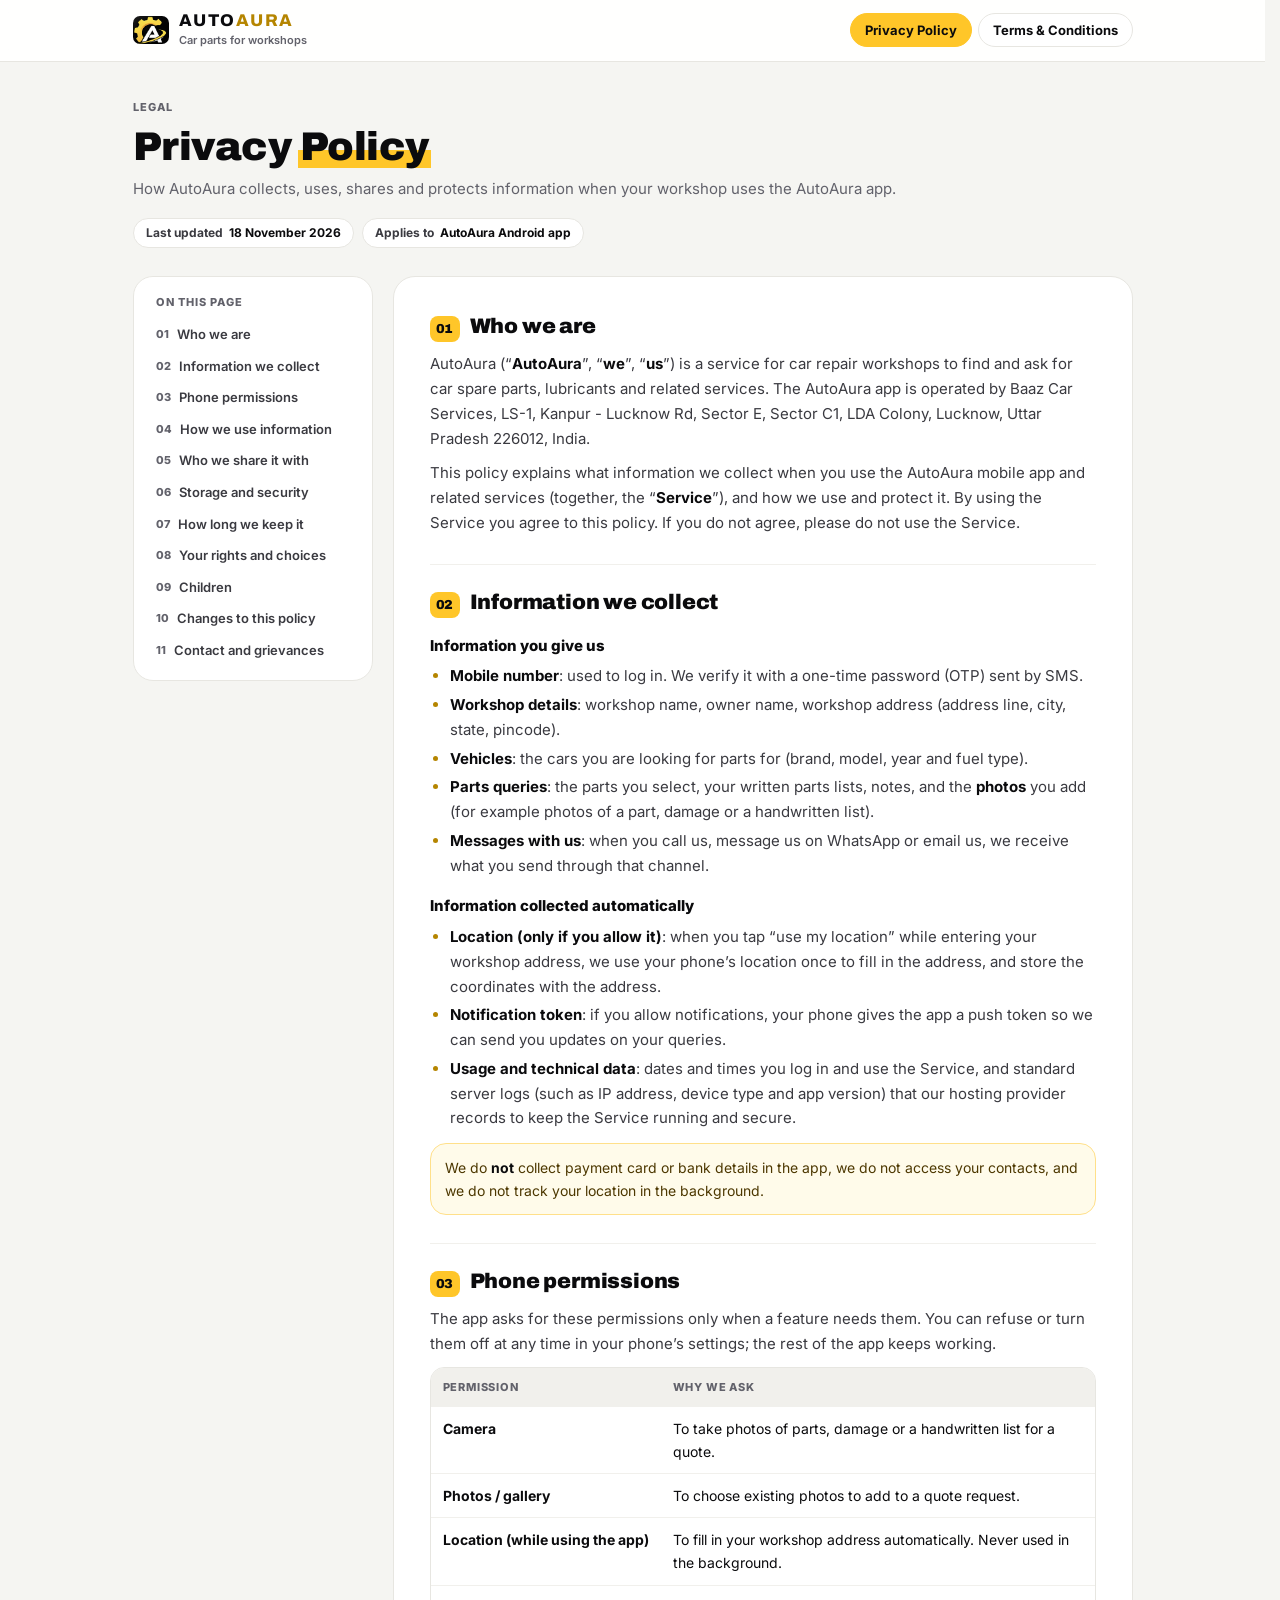
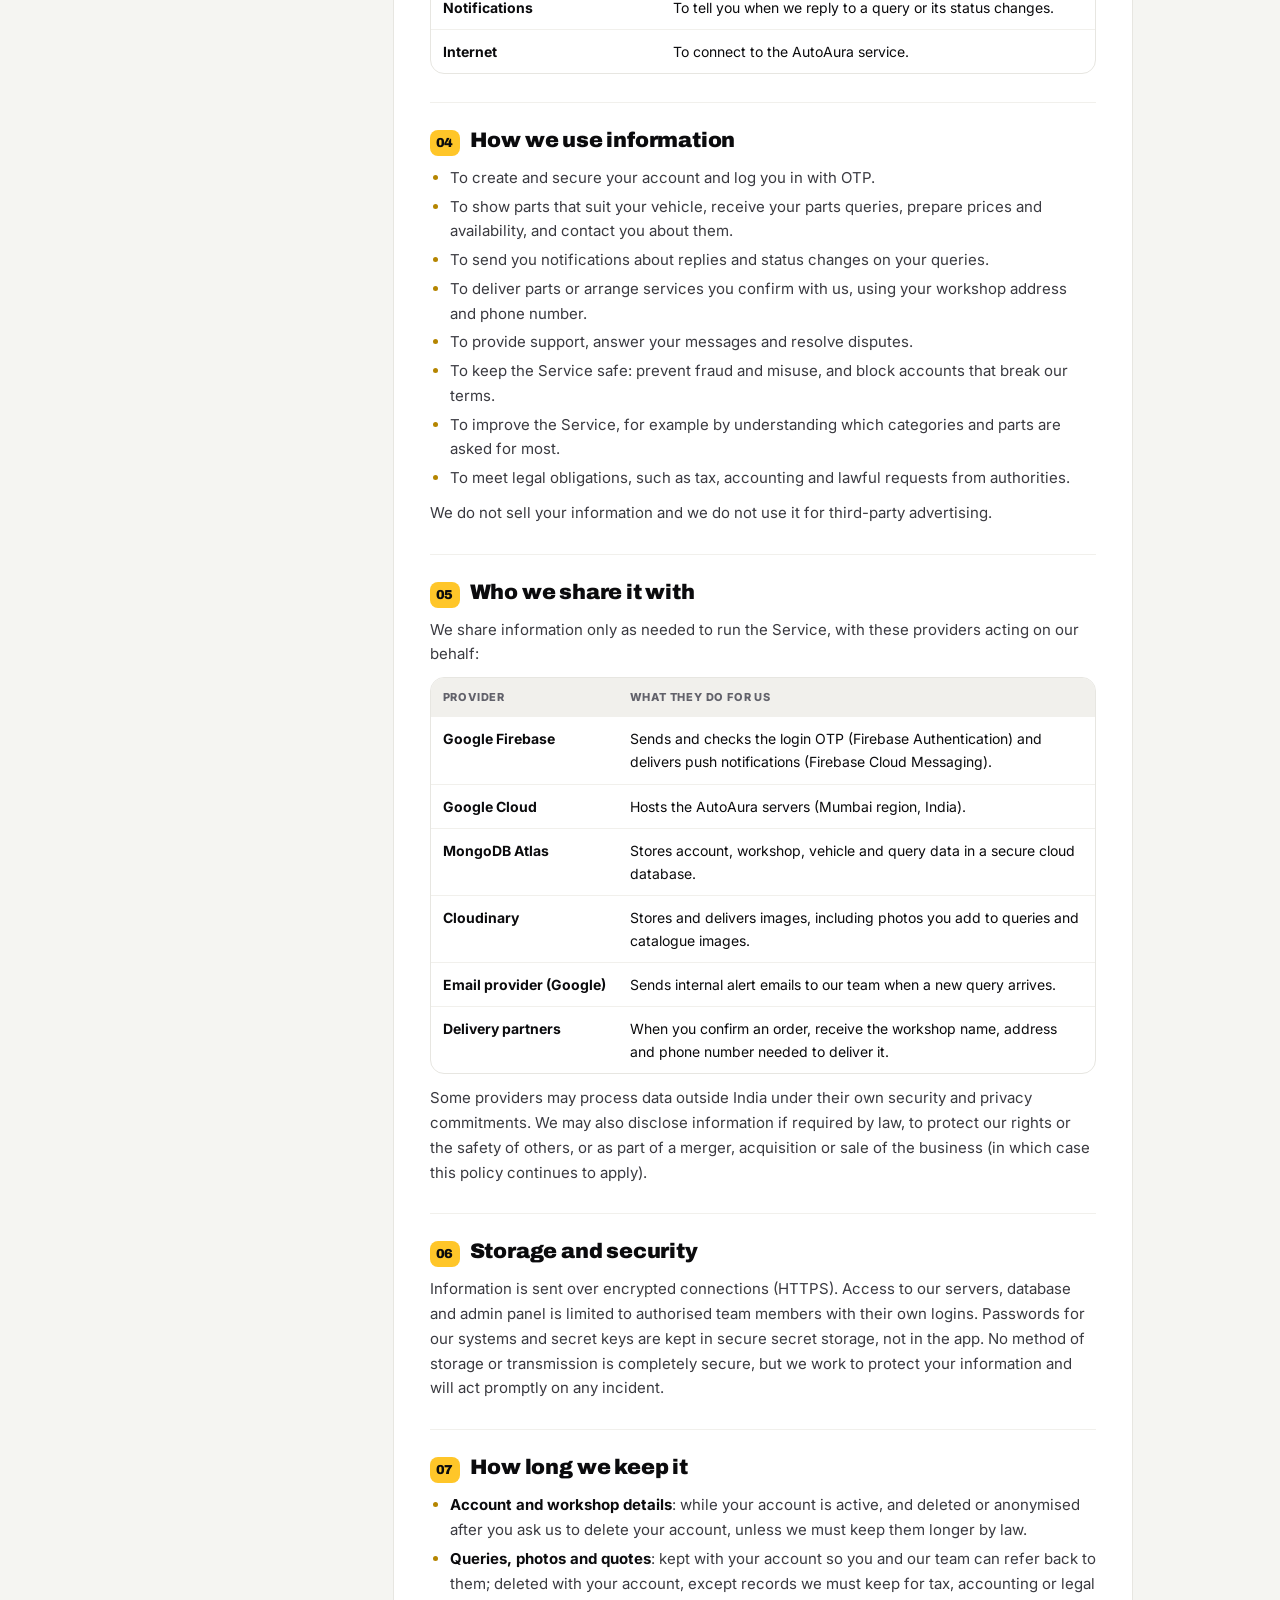
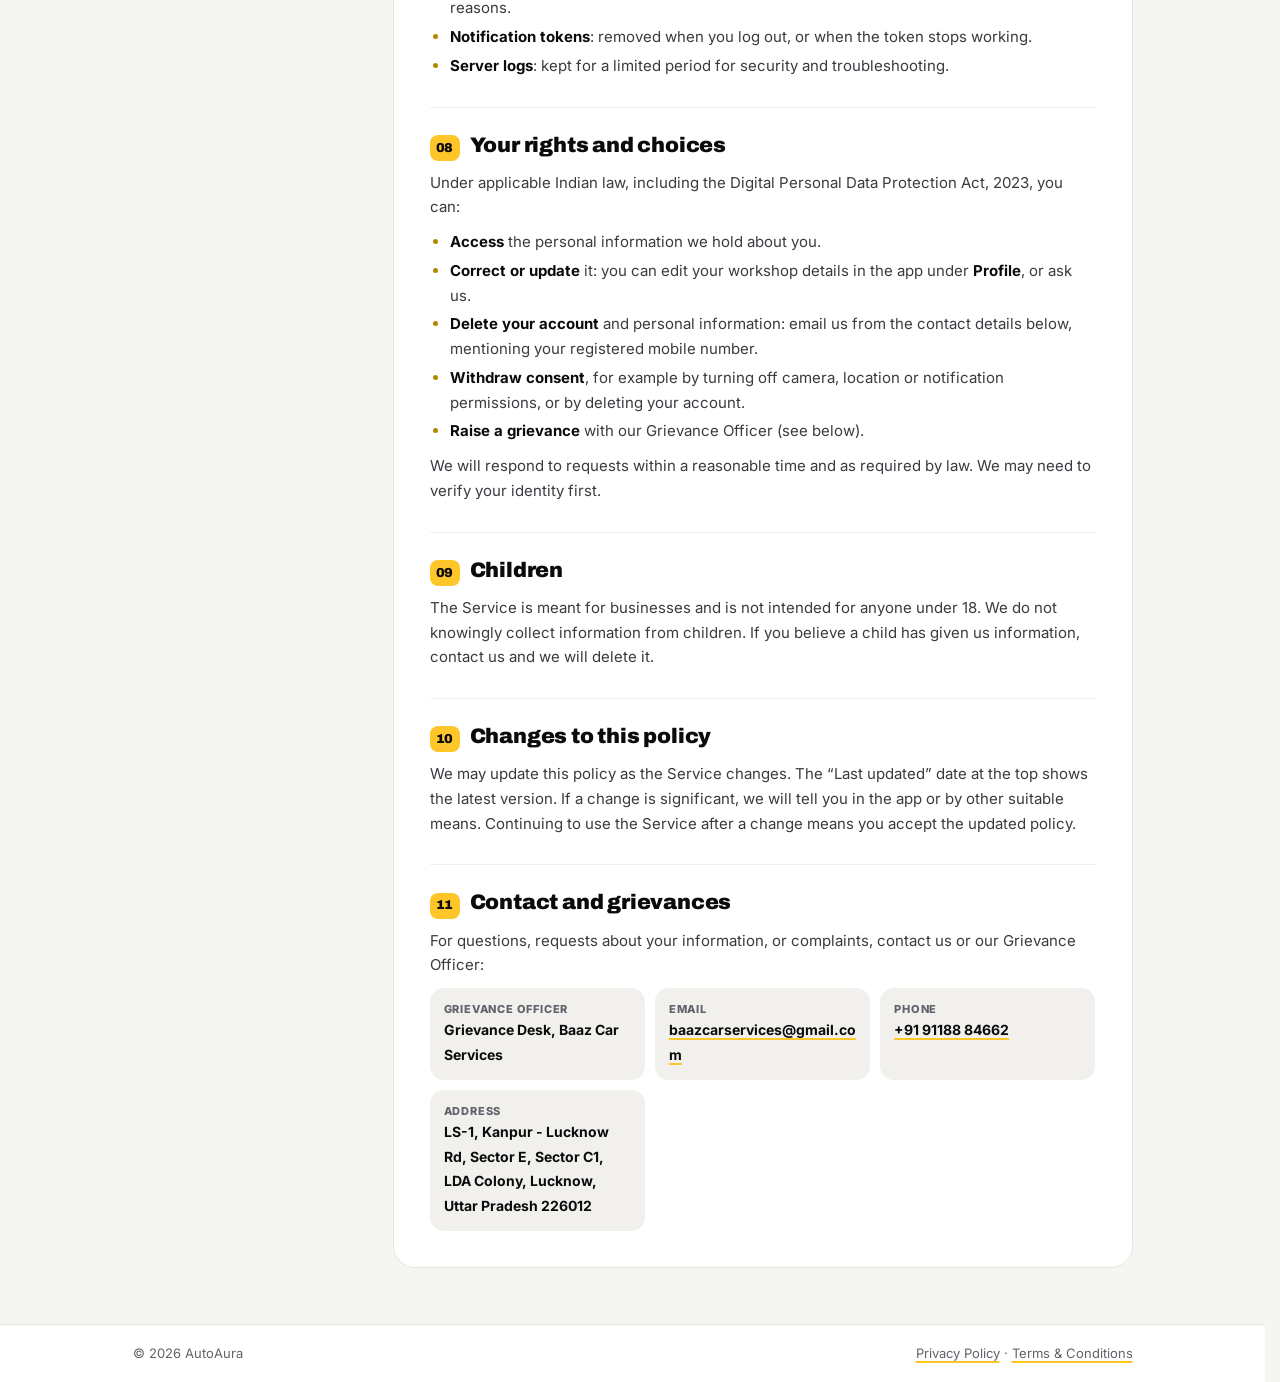
==== privacy-policy.html @ 2a084ecb "Add AutoAura privacy policy and terms" ====
<!doctype html>
<html lang="en">
  <head>
    <meta charset="utf-8" />
    <meta name="viewport" content="width=device-width, initial-scale=1" />
    <title>Privacy Policy · AutoAura</title>
    <meta name="description" content="How AutoAura collects, uses, shares and protects information when workshops use the AutoAura app." />
    <meta name="theme-color" content="#ffc629" />
    <link rel="icon" type="image/jpeg" href="assets/favicon.jpg" />
    <link rel="preconnect" href="https://fonts.googleapis.com" />
    <link rel="preconnect" href="https://fonts.gstatic.com" crossorigin />
    <link href="https://fonts.googleapis.com/css2?family=Archivo:wght@800;900&family=Inter:wght@400;600;700;800&display=swap" rel="stylesheet" />
    <link rel="stylesheet" href="assets/legal.css" />
  </head>
  <body>
    <!--
      EDITING THIS PAGE
      - Company and contact details appear in the first section and in the Contact section; update both if they change.
      - When you change the policy, update the "Last updated" date below and tell users in the app if the change is significant.
    -->
    <header class="topbar">
      <div class="topbar-in">
        <a class="brandmark" href="./">
          <img src="assets/logo-mark.jpg" alt="" />
          <span><span class="word">AUTO<span>AURA</span></span><span class="sub">Car parts for workshops</span></span>
        </a>
        <nav class="toplinks" aria-label="Legal pages">
          <a class="pill" href="privacy-policy.html" aria-current="page">Privacy Policy</a>
          <a class="pill" href="terms-and-conditions.html">Terms &amp; Conditions</a>
        </nav>
      </div>
    </header>

    <main class="wrap">
      <span class="eyebrow">Legal</span>
      <h1 class="page-title">Privacy <span class="mark">Policy</span></h1>
      <p class="page-sub">How AutoAura collects, uses, shares and protects information when your workshop uses the AutoAura app.</p>
      <div class="meta">
        <span class="chip">Last updated <b>18 November 2026</b></span>
        <span class="chip">Applies to <b>AutoAura Android app</b></span>
      </div>

      <div class="layout">
        <nav class="toc" aria-label="On this page">
          <span class="eyebrow">On this page</span>
          <ol>
            <li><a href="#who-we-are">Who we are</a></li>
            <li><a href="#information-we-collect">Information we collect</a></li>
            <li><a href="#permissions">Phone permissions</a></li>
            <li><a href="#how-we-use">How we use information</a></li>
            <li><a href="#sharing">Who we share it with</a></li>
            <li><a href="#storage">Storage and security</a></li>
            <li><a href="#retention">How long we keep it</a></li>
            <li><a href="#your-rights">Your rights and choices</a></li>
            <li><a href="#children">Children</a></li>
            <li><a href="#changes">Changes to this policy</a></li>
            <li><a href="#contact">Contact and grievances</a></li>
          </ol>
        </nav>

        <article class="doc">
          <section id="who-we-are">
            <h2><span class="n">01</span>Who we are</h2>
            <p>
              AutoAura (“<strong>AutoAura</strong>”, “<strong>we</strong>”, “<strong>us</strong>”) is a service for car repair workshops to find
              and ask for car spare parts, lubricants and related services. The AutoAura app is operated by
              Baaz Car Services, LS-1, Kanpur - Lucknow Rd, Sector E, Sector C1, LDA Colony, Lucknow, Uttar Pradesh 226012, India.
            </p>
            <p>
              This policy explains what information we collect when you use the AutoAura mobile app and related services (together, the
              “<strong>Service</strong>”), and how we use and protect it. By using the Service you agree to this policy. If you do not agree,
              please do not use the Service.
            </p>
          </section>

          <section id="information-we-collect">
            <h2><span class="n">02</span>Information we collect</h2>
            <h3>Information you give us</h3>
            <ul>
              <li><strong>Mobile number</strong>: used to log in. We verify it with a one-time password (OTP) sent by SMS.</li>
              <li><strong>Workshop details</strong>: workshop name, owner name, workshop address (address line, city, state, pincode).</li>
              <li><strong>Vehicles</strong>: the cars you are looking for parts for (brand, model, year and fuel type).</li>
              <li><strong>Parts queries</strong>: the parts you select, your written parts lists, notes, and the <strong>photos</strong> you add (for example photos of a part, damage or a handwritten list).</li>
              <li><strong>Messages with us</strong>: when you call us, message us on WhatsApp or email us, we receive what you send through that channel.</li>
            </ul>
            <h3>Information collected automatically</h3>
            <ul>
              <li><strong>Location (only if you allow it)</strong>: when you tap “use my location” while entering your workshop address, we use your phone’s location once to fill in the address, and store the coordinates with the address.</li>
              <li><strong>Notification token</strong>: if you allow notifications, your phone gives the app a push token so we can send you updates on your queries.</li>
              <li><strong>Usage and technical data</strong>: dates and times you log in and use the Service, and standard server logs (such as IP address, device type and app version) that our hosting provider records to keep the Service running and secure.</li>
            </ul>
            <div class="note">We do <strong>not</strong> collect payment card or bank details in the app, we do not access your contacts, and we do not track your location in the background.</div>
          </section>

          <section id="permissions">
            <h2><span class="n">03</span>Phone permissions</h2>
            <p>The app asks for these permissions only when a feature needs them. You can refuse or turn them off at any time in your phone’s settings; the rest of the app keeps working.</p>
            <div class="table-wrap">
              <table>
                <thead><tr><th>Permission</th><th>Why we ask</th></tr></thead>
                <tbody>
                  <tr><td>Camera</td><td>To take photos of parts, damage or a handwritten list for a quote.</td></tr>
                  <tr><td>Photos / gallery</td><td>To choose existing photos to add to a quote request.</td></tr>
                  <tr><td>Location (while using the app)</td><td>To fill in your workshop address automatically. Never used in the background.</td></tr>
                  <tr><td>Notifications</td><td>To tell you when we reply to a query or its status changes.</td></tr>
                  <tr><td>Internet</td><td>To connect to the AutoAura service.</td></tr>
                </tbody>
              </table>
            </div>
          </section>

          <section id="how-we-use">
            <h2><span class="n">04</span>How we use information</h2>
            <ul>
              <li>To create and secure your account and log you in with OTP.</li>
              <li>To show parts that suit your vehicle, receive your parts queries, prepare prices and availability, and contact you about them.</li>
              <li>To send you notifications about replies and status changes on your queries.</li>
              <li>To deliver parts or arrange services you confirm with us, using your workshop address and phone number.</li>
              <li>To provide support, answer your messages and resolve disputes.</li>
              <li>To keep the Service safe: prevent fraud and misuse, and block accounts that break our terms.</li>
              <li>To improve the Service, for example by understanding which categories and parts are asked for most.</li>
              <li>To meet legal obligations, such as tax, accounting and lawful requests from authorities.</li>
            </ul>
            <p>We do not sell your information and we do not use it for third-party advertising.</p>
          </section>

          <section id="sharing">
            <h2><span class="n">05</span>Who we share it with</h2>
            <p>We share information only as needed to run the Service, with these providers acting on our behalf:</p>
            <div class="table-wrap">
              <table>
                <thead><tr><th>Provider</th><th>What they do for us</th></tr></thead>
                <tbody>
                  <tr><td>Google Firebase</td><td>Sends and checks the login OTP (Firebase Authentication) and delivers push notifications (Firebase Cloud Messaging).</td></tr>
                  <tr><td>Google Cloud</td><td>Hosts the AutoAura servers (Mumbai region, India).</td></tr>
                  <tr><td>MongoDB Atlas</td><td>Stores account, workshop, vehicle and query data in a secure cloud database.</td></tr>
                  <tr><td>Cloudinary</td><td>Stores and delivers images, including photos you add to queries and catalogue images.</td></tr>
                  <tr><td>Email provider (Google)</td><td>Sends internal alert emails to our team when a new query arrives.</td></tr>
                  <tr><td>Delivery partners</td><td>When you confirm an order, receive the workshop name, address and phone number needed to deliver it.</td></tr>
                </tbody>
              </table>
            </div>
            <p>
              Some providers may process data outside India under their own security and privacy commitments. We may also disclose information
              if required by law, to protect our rights or the safety of others, or as part of a merger, acquisition or sale of the business
              (in which case this policy continues to apply).
            </p>
          </section>

          <section id="storage">
            <h2><span class="n">06</span>Storage and security</h2>
            <p>
              Information is sent over encrypted connections (HTTPS). Access to our servers, database and admin panel is limited to authorised
              team members with their own logins. Passwords for our systems and secret keys are kept in secure secret storage, not in the app.
              No method of storage or transmission is completely secure, but we work to protect your information and will act promptly on any incident.
            </p>
          </section>

          <section id="retention">
            <h2><span class="n">07</span>How long we keep it</h2>
            <ul>
              <li><strong>Account and workshop details</strong>: while your account is active, and deleted or anonymised after you ask us to delete your account, unless we must keep them longer by law.</li>
              <li><strong>Queries, photos and quotes</strong>: kept with your account so you and our team can refer back to them; deleted with your account, except records we must keep for tax, accounting or legal reasons.</li>
              <li><strong>Notification tokens</strong>: removed when you log out, or when the token stops working.</li>
              <li><strong>Server logs</strong>: kept for a limited period for security and troubleshooting.</li>
            </ul>
          </section>

          <section id="your-rights">
            <h2><span class="n">08</span>Your rights and choices</h2>
            <p>Under applicable Indian law, including the Digital Personal Data Protection Act, 2023, you can:</p>
            <ul>
              <li><strong>Access</strong> the personal information we hold about you.</li>
              <li><strong>Correct or update</strong> it: you can edit your workshop details in the app under <strong>Profile</strong>, or ask us.</li>
              <li><strong>Delete your account</strong> and personal information: email us from the contact details below, mentioning your registered mobile number.</li>
              <li><strong>Withdraw consent</strong>, for example by turning off camera, location or notification permissions, or by deleting your account.</li>
              <li><strong>Raise a grievance</strong> with our Grievance Officer (see below).</li>
            </ul>
            <p>We will respond to requests within a reasonable time and as required by law. We may need to verify your identity first.</p>
          </section>

          <section id="children">
            <h2><span class="n">09</span>Children</h2>
            <p>The Service is meant for businesses and is not intended for anyone under 18. We do not knowingly collect information from children. If you believe a child has given us information, contact us and we will delete it.</p>
          </section>

          <section id="changes">
            <h2><span class="n">10</span>Changes to this policy</h2>
            <p>We may update this policy as the Service changes. The “Last updated” date at the top shows the latest version. If a change is significant, we will tell you in the app or by other suitable means. Continuing to use the Service after a change means you accept the updated policy.</p>
          </section>

          <section id="contact">
            <h2><span class="n">11</span>Contact and grievances</h2>
            <p>For questions, requests about your information, or complaints, contact us or our Grievance Officer:</p>
            <div class="contact">
              <div><span>Grievance Officer</span><b>Grievance Desk, Baaz Car Services</b></div>
              <div><span>Email</span><b><a href="mailto:baazcarservices@gmail.com">baazcarservices@gmail.com</a></b></div>
              <div><span>Phone</span><b><a href="tel:+919118884662">+91 91188 84662</a></b></div>
              <div><span>Address</span><b>LS-1, Kanpur - Lucknow Rd, Sector E, Sector C1, LDA Colony, Lucknow, Uttar Pradesh 226012</b></div>
            </div>
          </section>
        </article>
      </div>
    </main>

    <footer>
      <div class="in">
        <span>© <span data-year>2026</span> AutoAura</span>
        <span><a href="privacy-policy.html">Privacy Policy</a> · <a href="terms-and-conditions.html">Terms &amp; Conditions</a></span>
      </div>
    </footer>
    <script>
      document.querySelectorAll('[data-year]').forEach((e) => (e.textContent = new Date().getFullYear()));
    </script>
  </body>
</html>
---- assets/legal.css ----
/* AutoAura legal pages: same tokens, fonts and components as the admin panel (admin/src/styles/app.css). */
:root {
  --bg: #f5f5f2;
  --surface: #ffffff;
  --muted-surface: #f1f0ec;
  --border: #e7e6e1;
  --divider: #f1f0ec;
  --ink: #0b0b0d;
  --ink-2: #3a3a40;
  --text-muted: #62626b;
  --brand: #ffc629;
  --brand-text: #8f6700;
  --brand-on-ink: #ffd23f;
  --logo-gold: #b58500;
  --cream: #fffbea;
  --cream-border: #ffe08a;
  --note-text: #4d3800;
  --display: 'Archivo', system-ui, sans-serif;
  --body: 'Inter', system-ui, sans-serif;
  color-scheme: light;
}

* { box-sizing: border-box; }
html { scrollbar-gutter: stable; scroll-behavior: smooth; -webkit-text-size-adjust: 100%; }
body { margin: 0; background: var(--bg); color: var(--ink); font-family: var(--body); font-size: 15px; line-height: 1.65; -webkit-font-smoothing: antialiased; }
a { color: var(--ink); text-decoration: underline; text-decoration-color: var(--brand); text-decoration-thickness: 2px; text-underline-offset: 3px; }
a:hover { color: var(--brand-text); }

/* Top bar — the admin sidebar's brandmark */
.topbar { position: sticky; top: 0; z-index: 10; background: rgba(255, 255, 255, 0.92); backdrop-filter: saturate(1.4) blur(10px); border-bottom: 1px solid var(--border); }
.topbar-in { max-width: 1040px; margin: 0 auto; padding: 12px 20px; display: flex; align-items: center; justify-content: space-between; gap: 12px; }
.brandmark { display: flex; align-items: center; gap: 10px; text-decoration: none; color: var(--ink); }
.brandmark img { width: 36px; height: 28px; object-fit: cover; border-radius: 7px; }
.brandmark .word { font-family: var(--display); font-size: 17px; font-weight: 800; letter-spacing: 1.5px; line-height: 1.1; display: block; }
.brandmark .word span { color: var(--logo-gold); }
.brandmark .sub { font-size: 11px; color: var(--text-muted); font-weight: 600; display: block; }
.toplinks { display: flex; gap: 6px; flex-wrap: wrap; }
.pill { display: inline-flex; align-items: center; height: 34px; padding: 0 14px; border-radius: 999px; border: 1px solid var(--border); background: var(--surface); font-size: 13px; font-weight: 700; color: var(--ink); text-decoration: none; }
.pill:hover { color: var(--ink); border-color: var(--ink); }
.pill[aria-current='page'] { background: var(--brand); border-color: var(--brand); }

/* Page */
.wrap { max-width: 1040px; margin: 0 auto; padding: 32px 20px 56px; }
.eyebrow { font-size: 11px; font-weight: 800; letter-spacing: 1px; color: var(--text-muted); text-transform: uppercase; }
.page-title { font-family: var(--display); font-size: clamp(28px, 5vw, 40px); font-weight: 900; letter-spacing: -0.5px; line-height: 1.12; margin: 6px 0 8px; }
.mark { background: linear-gradient(transparent 58%, var(--brand) 58%); padding: 0 2px; }
.page-sub { margin: 0; color: var(--text-muted); font-size: 15px; }
.meta { display: flex; flex-wrap: wrap; gap: 8px; margin-top: 16px; }
.chip { display: inline-flex; align-items: center; gap: 6px; height: 30px; padding: 0 12px; border-radius: 999px; background: var(--surface); border: 1px solid var(--border); font-size: 12px; font-weight: 700; color: var(--ink-2); }
.chip b { color: var(--ink); }

.layout { display: grid; grid-template-columns: 240px minmax(0, 1fr); gap: 20px; margin-top: 28px; align-items: start; }
.toc { position: sticky; top: 76px; background: var(--surface); border: 1px solid var(--border); border-radius: 20px; padding: 14px; }
.toc .eyebrow { display: block; padding: 2px 8px 8px; }
.toc ol { list-style: none; margin: 0; padding: 0; counter-reset: toc; }
.toc li { counter-increment: toc; }
.toc a { display: flex; gap: 8px; padding: 7px 8px; border-radius: 10px; font-size: 13px; font-weight: 600; color: var(--ink-2); text-decoration: none; line-height: 1.35; }
.toc a::before { content: counter(toc, decimal-leading-zero); color: var(--text-muted); font-weight: 800; font-size: 11px; padding-top: 1px; }
.toc a:hover { background: var(--muted-surface); color: var(--ink); }

.doc { background: var(--surface); border: 1px solid var(--border); border-radius: 22px; padding: clamp(20px, 4vw, 36px); }
.doc section { scroll-margin-top: 80px; }
.doc section + section { margin-top: 28px; padding-top: 24px; border-top: 1px solid var(--divider); }
.doc h2 { font-family: var(--display); font-size: 21px; font-weight: 900; letter-spacing: -0.2px; line-height: 1.25; margin: 0 0 10px; display: flex; gap: 10px; align-items: baseline; }
.doc h2 .n { flex: none; display: inline-grid; place-items: center; min-width: 30px; height: 26px; padding: 0 6px; border-radius: 8px; background: var(--brand); font-size: 13px; font-weight: 900; }
.doc h3 { font-size: 15px; font-weight: 800; margin: 16px 0 6px; }
.doc p { margin: 0 0 10px; color: var(--ink-2); }
.doc ul { margin: 0 0 10px; padding-left: 20px; color: var(--ink-2); }
.doc li { margin: 4px 0; }
.doc li::marker { color: var(--logo-gold); }
.doc strong { color: var(--ink); }

/* Values still to be filled in before publishing (search the HTML for class="fill"). */
.fill { background: #fde8e6; color: #a3261b; border: 1px dashed #a3261b; border-radius: 6px; padding: 0 5px; font-weight: 700; overflow-wrap: anywhere; }
.note { background: var(--cream); border: 1px solid var(--cream-border); color: var(--note-text); border-radius: 16px; padding: 12px 14px; font-size: 14px; margin: 12px 0; }
.table-wrap { overflow-x: auto; margin: 8px 0 12px; border: 1px solid var(--border); border-radius: 14px; }
table { width: 100%; border-collapse: collapse; font-size: 14px; min-width: 520px; }
th, td { text-align: left; padding: 10px 12px; vertical-align: top; border-bottom: 1px solid var(--divider); }
th { font-size: 11px; font-weight: 800; letter-spacing: 0.8px; text-transform: uppercase; color: var(--text-muted); background: var(--muted-surface); }
tr:last-child td { border-bottom: 0; }
td:first-child { font-weight: 700; color: var(--ink); white-space: nowrap; }

.contact { display: grid; grid-template-columns: repeat(auto-fit, minmax(200px, 1fr)); gap: 10px; margin-top: 8px; }
.contact div { background: var(--muted-surface); border-radius: 14px; padding: 12px 14px; }
.contact span { display: block; font-size: 11px; font-weight: 800; letter-spacing: 0.8px; text-transform: uppercase; color: var(--text-muted); }
.contact b { font-size: 14px; word-break: break-word; }

/* Landing cards (index.html) */
.cards { display: grid; grid-template-columns: repeat(auto-fit, minmax(260px, 1fr)); gap: 14px; margin-top: 28px; }
.card-link { display: flex; flex-direction: column; gap: 8px; background: var(--surface); border: 2px solid var(--border); border-radius: 22px; padding: 22px; text-decoration: none; color: var(--ink); transition: border-color 0.15s, transform 0.15s; }
.card-link:hover { border-color: var(--brand); color: var(--ink); transform: translateY(-2px); }
.card-link .t { font-family: var(--display); font-size: 22px; font-weight: 900; }
.card-link .d { color: var(--text-muted); font-size: 14px; }
.card-link .go { margin-top: 6px; font-weight: 800; font-size: 13px; color: var(--brand-text); }

footer { border-top: 1px solid var(--border); background: var(--surface); }
footer .in { max-width: 1040px; margin: 0 auto; padding: 18px 20px; display: flex; flex-wrap: wrap; gap: 8px 18px; justify-content: space-between; font-size: 13px; color: var(--text-muted); }
footer a { color: var(--text-muted); }

@media (max-width: 820px) {
  .layout { grid-template-columns: minmax(0, 1fr); }
  .toc { position: static; }
}
@media (max-width: 480px) {
  .brandmark .sub { display: none; }
  .pill { height: 32px; padding: 0 11px; font-size: 12px; }
  .wrap { padding-top: 24px; }
}
@media print {
  .topbar, .toc, footer { display: none; }
  body { background: #fff; }
  .layout { display: block; }
  .doc { border: 0; padding: 0; }
}
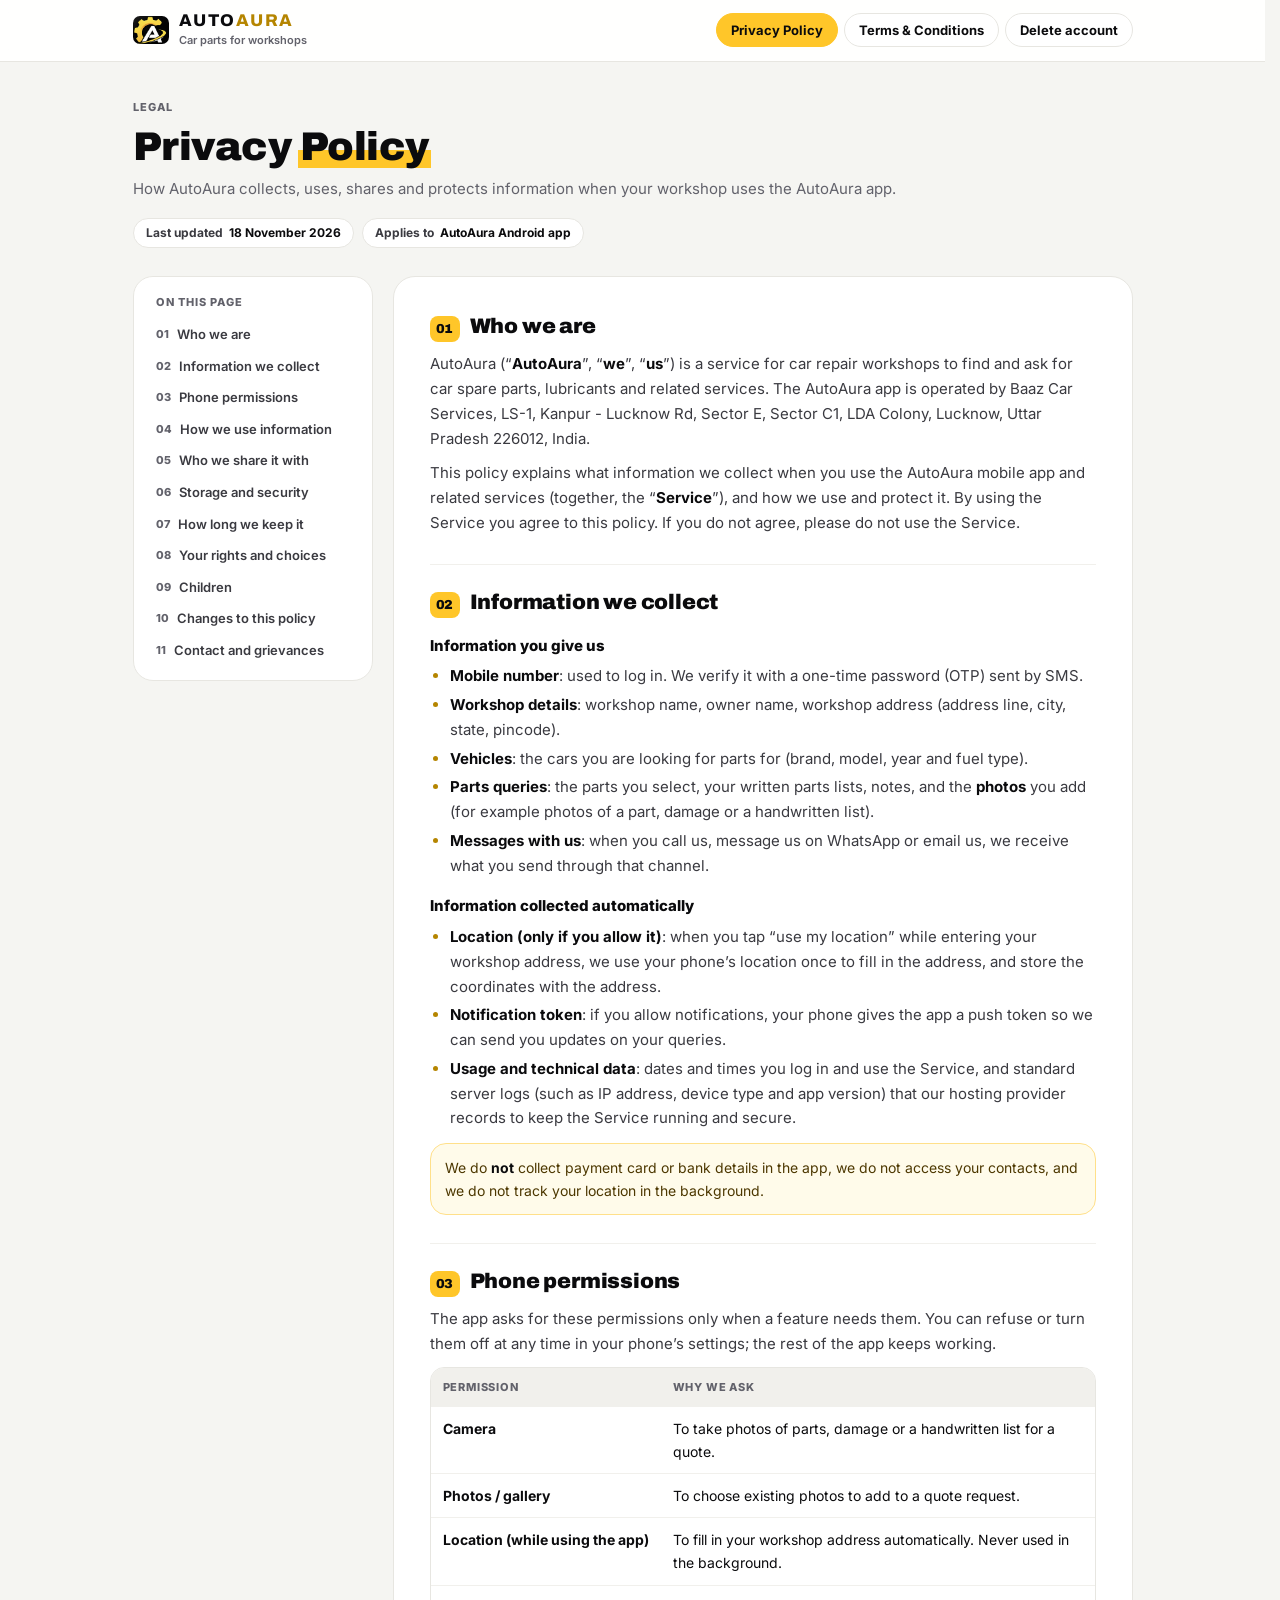
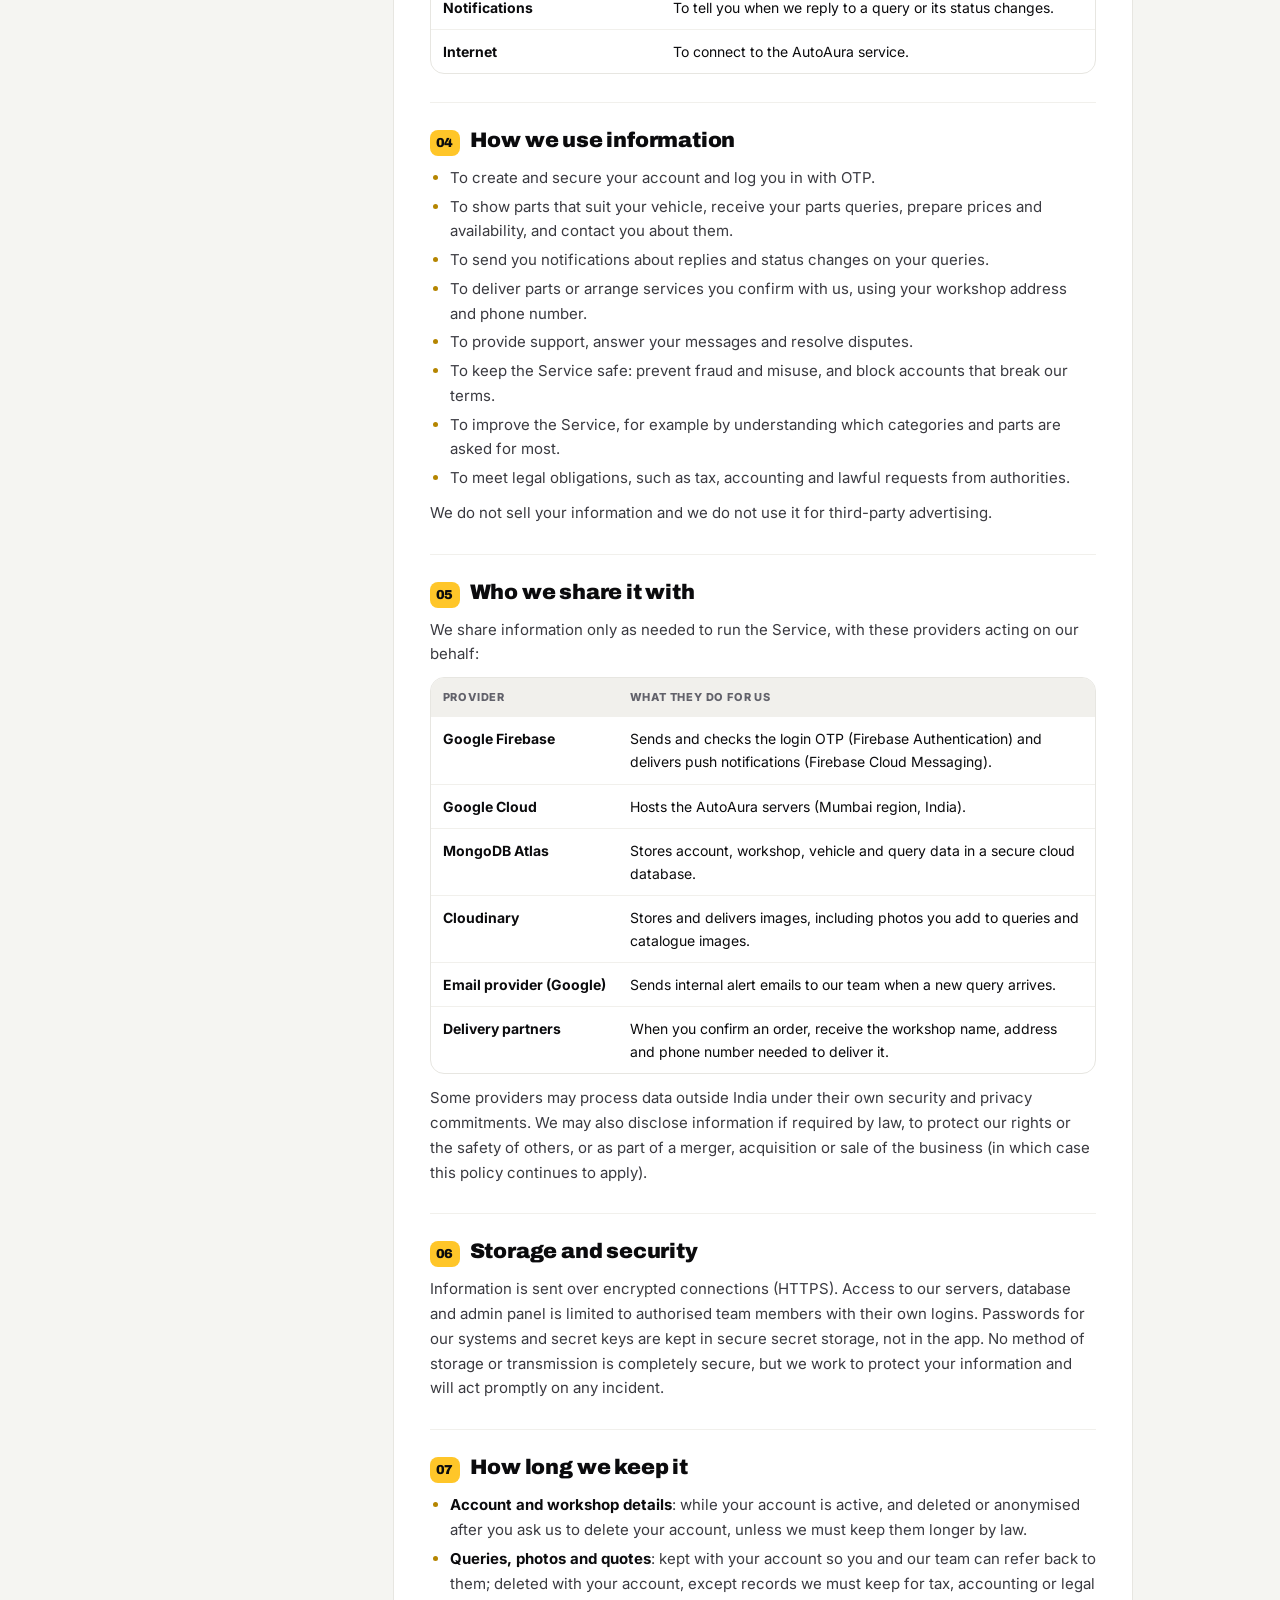
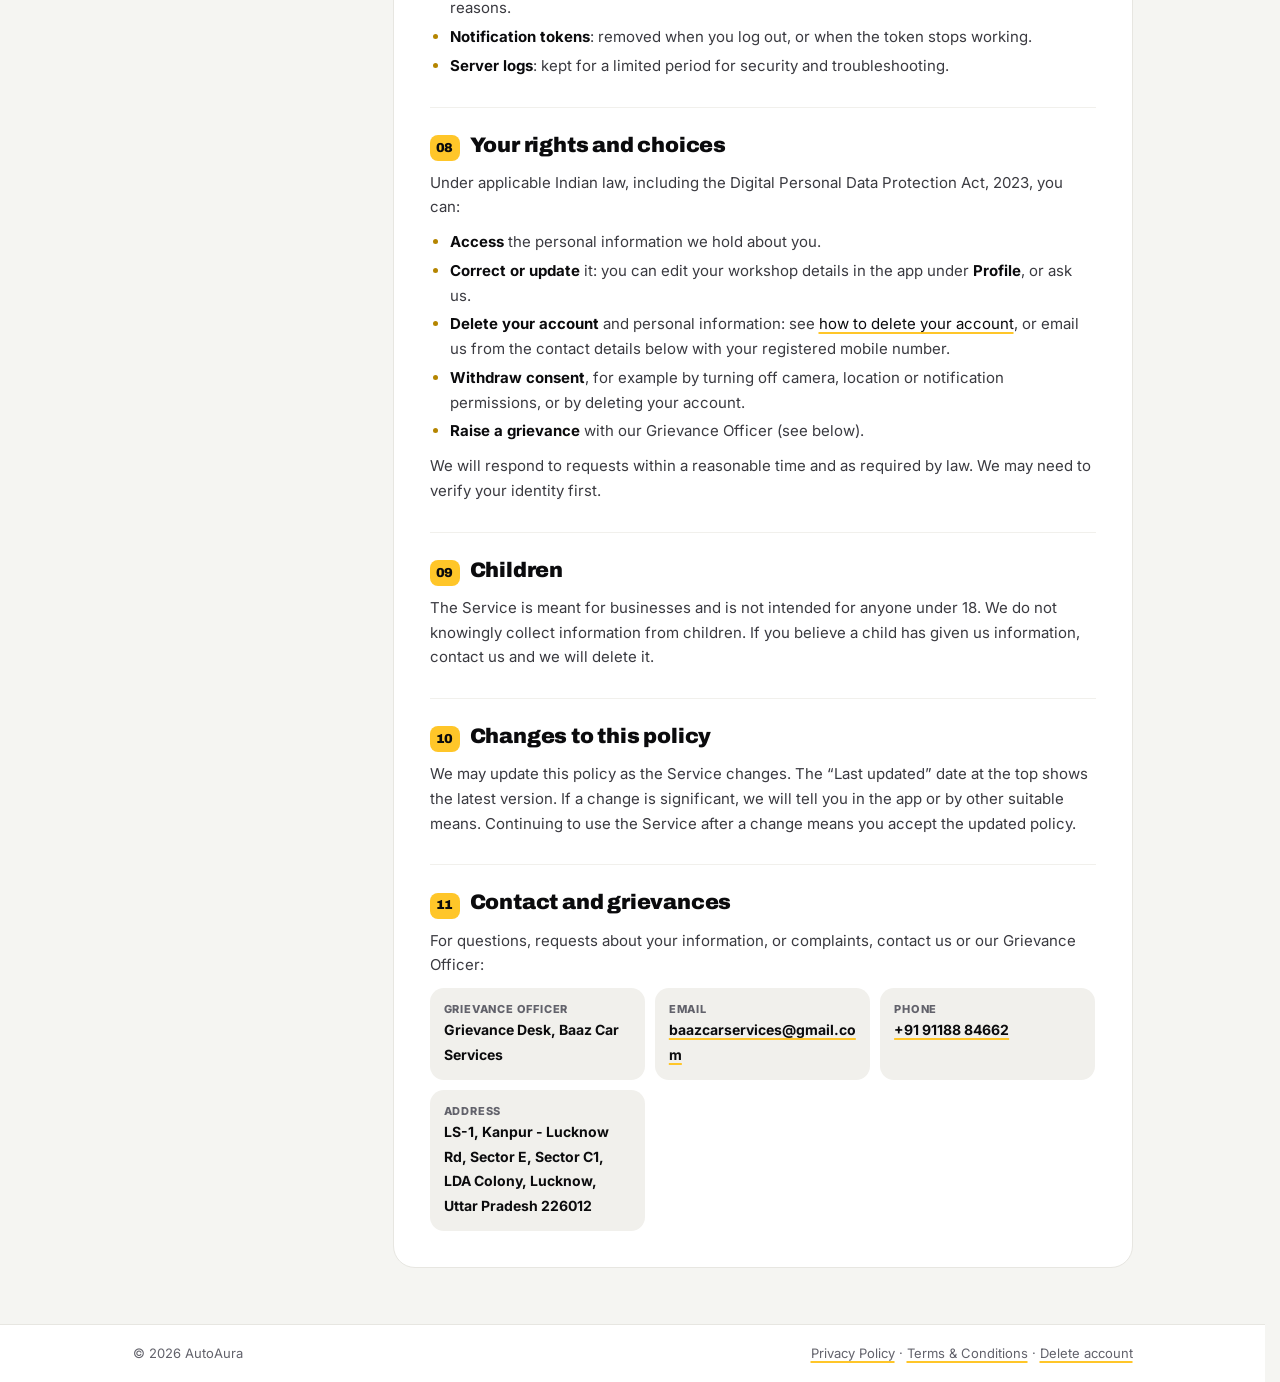
==== commit 988afa2a: "Add account deletion page and improve mobile layout - delete-account.html: how to request deletion, " ====
--- a/privacy-policy.html
+++ b/privacy-policy.html
@@ -27,6 +27,7 @@
         <nav class="toplinks" aria-label="Legal pages">
           <a class="pill" href="privacy-policy.html" aria-current="page">Privacy Policy</a>
           <a class="pill" href="terms-and-conditions.html">Terms &amp; Conditions</a>
+          <a class="pill" href="delete-account.html">Delete account</a>
         </nav>
       </div>
     </header>
@@ -172,7 +173,7 @@
             <ul>
               <li><strong>Access</strong> the personal information we hold about you.</li>
               <li><strong>Correct or update</strong> it: you can edit your workshop details in the app under <strong>Profile</strong>, or ask us.</li>
-              <li><strong>Delete your account</strong> and personal information: email us from the contact details below, mentioning your registered mobile number.</li>
+              <li><strong>Delete your account</strong> and personal information: see <a href="delete-account.html">how to delete your account</a>, or email us from the contact details below with your registered mobile number.</li>
               <li><strong>Withdraw consent</strong>, for example by turning off camera, location or notification permissions, or by deleting your account.</li>
               <li><strong>Raise a grievance</strong> with our Grievance Officer (see below).</li>
             </ul>
@@ -206,7 +207,7 @@
     <footer>
       <div class="in">
         <span>© <span data-year>2026</span> AutoAura</span>
-        <span><a href="privacy-policy.html">Privacy Policy</a> · <a href="terms-and-conditions.html">Terms &amp; Conditions</a></span>
+        <span><a href="privacy-policy.html">Privacy Policy</a> · <a href="terms-and-conditions.html">Terms &amp; Conditions</a> · <a href="delete-account.html">Delete account</a></span>
       </div>
     </footer>
     <script>
--- a/assets/legal.css
+++ b/assets/legal.css
@@ -101,10 +101,23 @@
   .layout { grid-template-columns: minmax(0, 1fr); }
   .toc { position: static; }
 }
+@media (max-width: 640px) {
+  /* Logo on top, the page buttons in one row below it (scrolls sideways if it must). */
+  .topbar-in { flex-wrap: wrap; padding-bottom: 10px; }
+  .toplinks { width: 100%; flex-wrap: nowrap; overflow-x: auto; scrollbar-width: none; }
+  .toplinks::-webkit-scrollbar { display: none; }
+  .pill { flex: none; }
+}
 @media (max-width: 480px) {
   .brandmark .sub { display: none; }
-  .pill { height: 32px; padding: 0 11px; font-size: 12px; }
+  .toplinks { gap: 4px; }
+  .pill { height: 32px; padding: 0 8px; font-size: 11.5px; }
   .wrap { padding-top: 24px; }
+}
+@media (max-width: 400px) {
+  /* Small phones: let the page buttons wrap so all of them stay visible. */
+  .topbar-in, .wrap, footer .in { padding-left: 16px; padding-right: 16px; }
+  .toplinks { flex-wrap: wrap; overflow: visible; }
 }
 @media print {
   .topbar, .toc, footer { display: none; }
